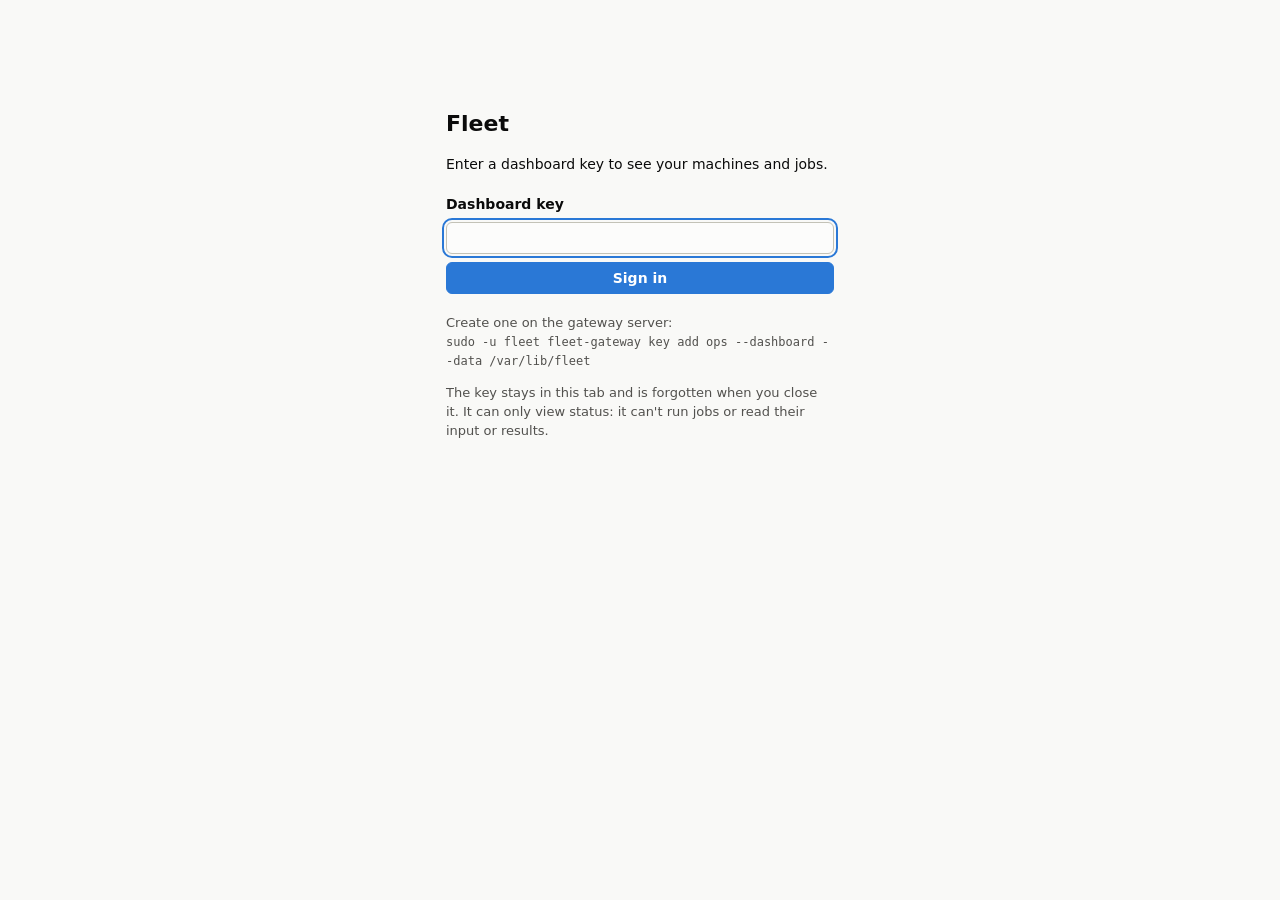
==== internal/gateway/web/index.html @ bf508ea5 "Add HTTP adapters, a status dashboard and a Windows worker Step 3 of the design: reach services othe" ====
<!doctype html>
<html lang="en">
<head>
<meta charset="utf-8">
<meta name="viewport" content="width=device-width, initial-scale=1">
<title>Fleet</title>
<link rel="icon" href="data:image/svg+xml,%3Csvg xmlns='http://www.w3.org/2000/svg' viewBox='0 0 16 16'%3E%3Crect x='2' y='2' width='5' height='5' rx='1' fill='%232a78d6'/%3E%3Crect x='9' y='2' width='5' height='5' rx='1' fill='%232a78d6'/%3E%3Crect x='2' y='9' width='5' height='5' rx='1' fill='%232a78d6'/%3E%3Crect x='9' y='9' width='5' height='5' rx='1' fill='%232a78d6'/%3E%3C/svg%3E">
<link rel="stylesheet" href="style.css">
</head>
<body>
<section id="signin" class="signin" hidden>
  <h1>Fleet</h1>
  <p>Enter a dashboard key to see your machines and jobs.</p>
  <form id="signin-form">
    <label for="key">Dashboard key</label>
    <input id="key" type="password" autocomplete="off" spellcheck="false" required>
    <p id="signin-error" class="form-error" role="alert" hidden></p>
    <button type="submit" class="primary">Sign in</button>
  </form>
  <p class="hint">Create one on the gateway server:<br><code>sudo -u fleet fleet-gateway key add ops --dashboard --data /var/lib/fleet</code></p>
  <p class="hint">The key stays in this tab and is forgotten when you close it. It can only view status: it can't run jobs or read their input or results.</p>
</section>

<div id="app" hidden>
  <header class="topbar">
    <h1>Fleet</h1>
    <p id="freshness" class="freshness" role="status"></p>
    <button id="signout" type="button" class="quiet">Sign out</button>
  </header>
  <main>
    <section aria-label="Summary"><dl id="tiles" class="tiles"></dl></section>

    <section aria-labelledby="machines-title">
      <h2 id="machines-title">Machines</h2>
      <div id="machines" class="machines"></div>
    </section>

    <section aria-labelledby="jobs-title">
      <div class="section-head">
        <h2 id="jobs-title">Jobs</h2>
        <div class="filters">
          <label>Status
            <select id="filter-status">
              <option value="">All</option>
              <option value="active">Not finished</option>
              <option value="running">Running</option>
              <option value="queued">Queued</option>
              <option value="lost">Lost</option>
              <option value="succeeded">Succeeded</option>
              <option value="failed">Failed</option>
              <option value="timed_out">Timed out</option>
              <option value="cancelled">Cancelled</option>
            </select>
          </label>
          <label>Capability
            <select id="filter-capability"><option value="">All</option></select>
          </label>
          <label>Machine
            <select id="filter-node"><option value="">All</option></select>
          </label>
        </div>
      </div>
      <div class="table-wrap">
        <table class="jobs">
          <thead>
            <tr><th scope="col">Status</th><th scope="col">Capability</th><th scope="col">Machine</th><th scope="col">Progress</th><th scope="col">Submitted by</th><th scope="col">Created</th><th scope="col" class="num">Took</th></tr>
          </thead>
          <tbody id="job-rows"></tbody>
        </table>
      </div>
      <p id="jobs-empty" class="empty" hidden></p>
      <button id="load-more" type="button" class="quiet more" hidden>Show older jobs</button>
    </section>
  </main>
</div>

<dialog id="detail" aria-labelledby="detail-title">
  <div class="detail-head">
    <h2 id="detail-title"></h2>
    <button id="detail-close" type="button" class="quiet">Close</button>
  </div>
  <div id="detail-body"></div>
</dialog>
<script src="app.js"></script>
</body>
</html>
---- internal/gateway/web/style.css ----
:root {
  color-scheme: light;
  --page: #f9f9f7;
  --surface: #fcfcfb;
  --ink: #0b0b0b;
  --ink-2: #52514e;
  --hairline: #e1e0d9;
  --edge: #c3c2b7;
  --accent: #2a78d6;
  --accent-track: #cde2fb;
  --good: #0ca30c;
  --warning: #fab219;
  --serious: #ec835a;
  --critical: #d03b3b;
  --wash: rgba(11, 11, 11, 0.04);
}
@media (prefers-color-scheme: dark) {
  :root:not([data-theme="light"]) {
    color-scheme: dark;
    --page: #0d0d0d;
    --surface: #1a1a19;
    --ink: #f0efec;
    --ink-2: #c3c2b7;
    --hairline: #2c2c2a;
    --edge: #383835;
    --accent: #3987e5;
    --accent-track: #184f95;
    --wash: rgba(255, 255, 255, 0.05);
  }
}
:root[data-theme="dark"] {
  color-scheme: dark;
  --page: #0d0d0d;
  --surface: #1a1a19;
  --ink: #f0efec;
  --ink-2: #c3c2b7;
  --hairline: #2c2c2a;
  --edge: #383835;
  --accent: #3987e5;
  --accent-track: #184f95;
  --wash: rgba(255, 255, 255, 0.05);
}

* { box-sizing: border-box; }
[hidden] { display: none !important; }
body {
  margin: 0;
  background: var(--page);
  color: var(--ink);
  font: 14px/1.45 system-ui, -apple-system, "Segoe UI", sans-serif;
}
h1, h2 { margin: 0; font-weight: 600; }
h1 { font-size: 18px; }
h2 { font-size: 15px; }
code { font: 12px/1.5 ui-monospace, "SF Mono", Menlo, Consolas, monospace; overflow-wrap: anywhere; }
button, select, input { font: inherit; color: inherit; }
:focus-visible { outline: 2px solid var(--accent); outline-offset: 2px; }

button.quiet, button.primary, select, input {
  min-height: 32px;
  border: 1px solid var(--edge);
  border-radius: 6px;
  background: var(--surface);
  padding: 4px 10px;
}
button.quiet { cursor: pointer; }
button.quiet:hover { background: var(--wash); }
button.primary { cursor: pointer; background: var(--accent); border-color: var(--accent); color: #fff; font-weight: 600; }

.signin { max-width: 420px; margin: 12vh auto 0; padding: 0 16px; }
.signin h1 { font-size: 22px; }
.signin form { display: grid; gap: 8px; margin: 20px 0; }
.signin label { font-weight: 600; }
.signin input { width: 100%; }
.form-error { margin: 0; color: var(--ink); border-left: 3px solid var(--critical); padding-left: 8px; }
.hint { color: var(--ink-2); font-size: 13px; }

.topbar {
  display: flex;
  align-items: center;
  gap: 16px;
  /* Lines up with main, whose width is capped. */
  padding: 12px max(24px, calc((100vw - 1240px) / 2 + 24px));
  background: var(--surface);
  border-bottom: 1px solid var(--hairline);
}
.freshness { margin: 0 0 0 auto; color: var(--ink-2); font-size: 13px; text-align: right; }
.freshness.stale { color: var(--ink); border-left: 3px solid var(--warning); padding-left: 8px; }

main { max-width: 1240px; margin: 0 auto; padding: 20px 24px 48px; display: grid; gap: 28px; }
main > section { min-width: 0; }
section > h2, .section-head { margin-bottom: 10px; }

.tiles {
  display: grid;
  grid-template-columns: repeat(auto-fit, minmax(140px, 1fr));
  gap: 12px;
  margin: 0;
}
.tile { background: var(--surface); border: 1px solid var(--hairline); border-radius: 8px; padding: 12px 14px; }
.tile dt { color: var(--ink-2); font-size: 13px; }
.tile dd { margin: 2px 0 0; font-size: 26px; font-weight: 600; line-height: 1.2; }
.tile .note { display: block; margin-top: 2px; color: var(--ink-2); font-size: 12px; font-weight: 400; line-height: 1.4; }
.tile .meter { margin-top: 8px; }

.machines { display: grid; grid-template-columns: repeat(auto-fill, minmax(290px, 1fr)); gap: 12px; }
.machine { background: var(--surface); border: 1px solid var(--hairline); border-radius: 8px; padding: 14px; min-width: 0; }
.machine-head { display: flex; align-items: baseline; justify-content: space-between; gap: 8px; }
.machine-name { font-weight: 600; overflow-wrap: anywhere; }
.machine-meta { margin: 2px 0 12px; color: var(--ink-2); font-size: 12px; overflow-wrap: anywhere; }
.use { display: grid; grid-template-columns: minmax(0, 1fr) auto; gap: 2px 8px; margin-top: 8px; font-size: 13px; }
.use .label { color: var(--ink-2); overflow-wrap: anywhere; }
.use .value { font-variant-numeric: tabular-nums; }
.use .meter { grid-column: 1 / -1; }
.chips { display: flex; flex-wrap: wrap; gap: 4px; margin: 12px 0 0; padding: 0; list-style: none; }
.chips li { border: 1px solid var(--hairline); border-radius: 4px; padding: 0 6px; font-size: 12px; color: var(--ink-2); overflow-wrap: anywhere; }

.meter { height: 6px; border-radius: 3px; background: var(--accent-track); overflow: hidden; }
.meter > span { display: block; height: 100%; min-width: 0; border-radius: 3px; background: var(--accent); }
.meter.warn > span { background: var(--warning); }
.meter.full > span { background: var(--critical); }

.status { display: inline-flex; align-items: center; gap: 6px; white-space: nowrap; }
.status svg { width: 14px; height: 14px; flex: none; }
.status-good { color: var(--good); }
.status-warning { color: var(--warning); }
.status-serious { color: var(--serious); }
.status-critical { color: var(--critical); }
.status-accent { color: var(--accent); }
.status-neutral { color: var(--ink-2); }
.status-text { color: var(--ink); }

.section-head { display: flex; flex-wrap: wrap; align-items: end; justify-content: space-between; gap: 8px 16px; }
.filters { display: flex; flex-wrap: wrap; gap: 8px 12px; }
.filters label { display: grid; gap: 2px; color: var(--ink-2); font-size: 12px; }
.filters select { color: var(--ink); font-size: 13px; max-width: 200px; }

.table-wrap { background: var(--surface); border: 1px solid var(--hairline); border-radius: 8px; overflow-x: auto; }
table.jobs { width: 100%; border-collapse: collapse; }
.jobs th { text-align: left; font-size: 12px; font-weight: 500; color: var(--ink-2); padding: 8px 12px; border-bottom: 1px solid var(--edge); white-space: nowrap; }
.jobs td { padding: 8px 12px; border-bottom: 1px solid var(--hairline); vertical-align: top; }
.jobs tbody tr:last-child td { border-bottom: 0; }
.jobs tbody tr { cursor: pointer; }
.jobs tbody tr:hover { background: var(--wash); }
.jobs .num { text-align: right; font-variant-numeric: tabular-nums; white-space: nowrap; }
.jobs .when { white-space: nowrap; color: var(--ink-2); }
.jobs .capability { background: none; border: 0; padding: 0; cursor: pointer; font-weight: 500; text-align: left; overflow-wrap: break-word; }
.jobs .capability:hover { text-decoration: underline; }
.progress-cell { min-width: 180px; max-width: 340px; }
.progress-text { color: var(--ink-2); font-size: 13px; overflow-wrap: anywhere; display: -webkit-box; -webkit-box-orient: vertical; -webkit-line-clamp: 2; line-clamp: 2; overflow: hidden; }
.progress-cell .meter { margin-bottom: 4px; }
.error-text { color: var(--ink); }

.empty { color: var(--ink-2); padding: 20px; margin: 0; text-align: center; }
.more { margin-top: 10px; }

dialog {
  width: min(640px, calc(100vw - 32px));
  max-height: calc(100vh - 48px);
  border: 1px solid var(--edge);
  border-radius: 10px;
  background: var(--surface);
  color: var(--ink);
  padding: 18px;
}
dialog::backdrop { background: rgba(0, 0, 0, 0.45); }
.detail-head { display: flex; align-items: start; justify-content: space-between; gap: 12px; margin-bottom: 12px; }
.detail-head h2 { overflow-wrap: anywhere; }
.facts { display: grid; grid-template-columns: max-content minmax(0, 1fr); gap: 4px 14px; margin: 0 0 14px; font-size: 13px; }
.facts dt { color: var(--ink-2); }
.facts dd { margin: 0; overflow-wrap: anywhere; }
.message { margin: 0 0 14px; padding: 8px 10px; border-left: 3px solid var(--critical); background: var(--wash); font: 12px/1.5 ui-monospace, "SF Mono", Menlo, Consolas, monospace; white-space: pre-wrap; overflow-wrap: anywhere; max-height: 220px; overflow-y: auto; }
#detail h3 { margin: 16px 0 6px; font-size: 13px; font-weight: 600; }
.events, .files { list-style: none; margin: 0; padding: 0; font-size: 13px; }
.events li, .files li { display: grid; grid-template-columns: minmax(0, 1fr) auto; gap: 12px; padding: 4px 0; border-top: 1px solid var(--hairline); }
.events .time, .files .size { color: var(--ink-2); font-variant-numeric: tabular-nums; white-space: nowrap; }
.events .text { overflow-wrap: anywhere; }
.privacy { margin: 14px 0 0; color: var(--ink-2); font-size: 12px; }

@media (max-width: 640px) {
  .topbar { padding: 10px 16px; }
  main { padding: 16px 16px 40px; }
  .filters { width: 100%; }
  .filters label { flex: 1 1 100px; }
  .filters select { width: 100%; max-width: none; }

  /* Seven columns can't fit, so each job becomes its own labelled block. */
  .table-wrap { overflow-x: visible; }
  table.jobs, .jobs tbody, .jobs tr, .jobs td { display: block; width: 100%; }
  .jobs thead { display: none; }
  .jobs tbody tr { padding: 10px 12px; border-bottom: 1px solid var(--hairline); }
  .jobs tbody tr:last-child { border-bottom: 0; }
  .jobs td { display: grid; grid-template-columns: 92px minmax(0, 1fr); gap: 8px; padding: 2px 0; border: 0; text-align: left; }
  .jobs td:empty { display: none; }
  .jobs td::before { content: attr(data-label); color: var(--ink-2); font-size: 12px; font-weight: 400; }
  .jobs .num { text-align: left; }
  .progress-cell { max-width: none; min-width: 0; }
  .progress-cell > div { display: grid; gap: 4px; }
}
@media (forced-colors: active) {
  .meter { border: 1px solid CanvasText; }
  .meter > span { background: Highlight; }
}
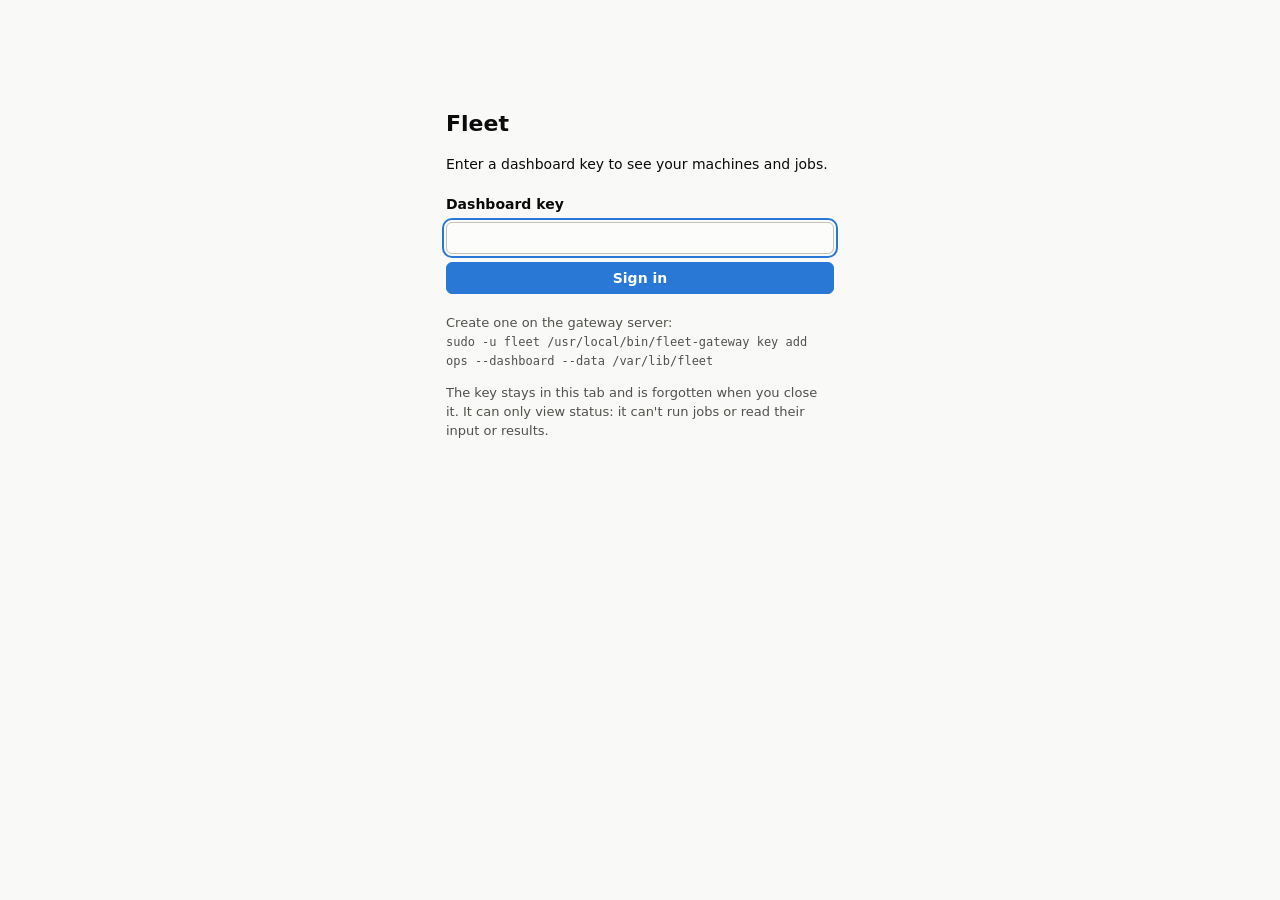
==== commit 6573469c: "Support CentOS servers and have workers verify their capabilities The gateway installer only support" ====
--- a/internal/gateway/web/index.html
+++ b/internal/gateway/web/index.html
@@ -17,7 +17,7 @@
     <p id="signin-error" class="form-error" role="alert" hidden></p>
     <button type="submit" class="primary">Sign in</button>
   </form>
-  <p class="hint">Create one on the gateway server:<br><code>sudo -u fleet fleet-gateway key add ops --dashboard --data /var/lib/fleet</code></p>
+  <p class="hint">Create one on the gateway server:<br><code>sudo -u fleet /usr/local/bin/fleet-gateway key add ops --dashboard --data /var/lib/fleet</code></p>
   <p class="hint">The key stays in this tab and is forgotten when you close it. It can only view status: it can't run jobs or read their input or results.</p>
 </section>
 
--- a/internal/gateway/web/style.css
+++ b/internal/gateway/web/style.css
@@ -115,6 +115,9 @@
 .chips { display: flex; flex-wrap: wrap; gap: 4px; margin: 12px 0 0; padding: 0; list-style: none; }
 .chips li { border: 1px solid var(--hairline); border-radius: 4px; padding: 0 6px; font-size: 12px; color: var(--ink-2); overflow-wrap: anywhere; }
 
+.chips li.not-ready { display: inline-flex; align-items: center; gap: 4px; color: var(--ink); border-color: var(--edge); }
+.not-ready-note { margin: 8px 0 0; padding-left: 8px; border-left: 3px solid var(--warning); font-size: 12px; color: var(--ink); overflow-wrap: anywhere; }
+
 .meter { height: 6px; border-radius: 3px; background: var(--accent-track); overflow: hidden; }
 .meter > span { display: block; height: 100%; min-width: 0; border-radius: 3px; background: var(--accent); }
 .meter.warn > span { background: var(--warning); }
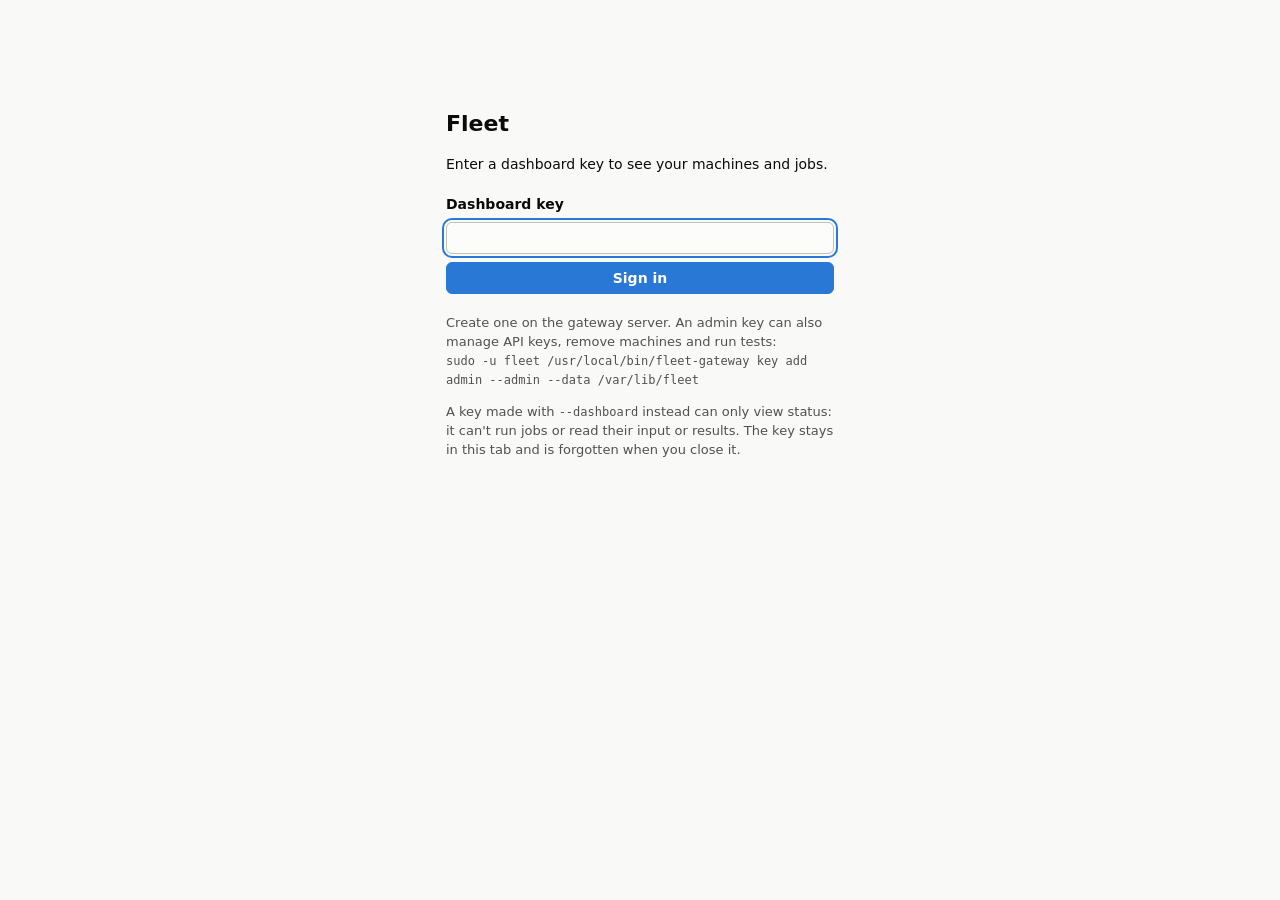
==== commit fb6c7221: "Manage API keys, remove machines and run tests from the dashboard An admin key, a new kind of dashbo" ====
--- a/internal/gateway/web/index.html
+++ b/internal/gateway/web/index.html
@@ -17,17 +17,49 @@
     <p id="signin-error" class="form-error" role="alert" hidden></p>
     <button type="submit" class="primary">Sign in</button>
   </form>
-  <p class="hint">Create one on the gateway server:<br><code>sudo -u fleet /usr/local/bin/fleet-gateway key add ops --dashboard --data /var/lib/fleet</code></p>
-  <p class="hint">The key stays in this tab and is forgotten when you close it. It can only view status: it can't run jobs or read their input or results.</p>
+  <p class="hint">Create one on the gateway server. An admin key can also manage API keys, remove machines and run tests:<br><code>sudo -u fleet /usr/local/bin/fleet-gateway key add admin --admin --data /var/lib/fleet</code></p>
+  <p class="hint">A key made with <code>--dashboard</code> instead can only view status: it can't run jobs or read their input or results. The key stays in this tab and is forgotten when you close it.</p>
 </section>
 
 <div id="app" hidden>
   <header class="topbar">
     <h1>Fleet</h1>
+    <nav id="nav" class="nav" aria-label="Pages" hidden>
+      <a href="#" id="nav-overview" aria-current="page">Overview</a>
+      <a href="#keys" id="nav-keys">API keys</a>
+    </nav>
     <p id="freshness" class="freshness" role="status"></p>
+    <span id="viewer" class="viewer"></span>
     <button id="signout" type="button" class="quiet">Sign out</button>
   </header>
-  <main>
+  <main id="page-keys" hidden>
+    <section aria-labelledby="keys-title">
+      <div class="section-head">
+        <div>
+          <h2 id="keys-title">API keys</h2>
+          <p class="hint section-note">Each key is for one person or agent. It connects to <code id="mcp-url"></code> and can use only the tools and machines you allow. <code>*</code> means all.</p>
+        </div>
+        <button id="key-new" type="button" class="primary">New key</button>
+      </div>
+      <p id="keys-error" class="form-error" role="alert" hidden></p>
+      <div class="table-wrap">
+        <table class="jobs keys">
+          <thead>
+            <tr><th scope="col">Name</th><th scope="col">Tools</th><th scope="col">Machines</th><th scope="col">Jobs</th><th scope="col">Created</th><th scope="col" class="actions-col"><span class="visually-hidden">Actions</span></th></tr>
+          </thead>
+          <tbody id="key-rows"></tbody>
+        </table>
+      </div>
+      <p id="keys-empty" class="empty" hidden>No API keys yet. Make one for each person or agent that uses the tools.</p>
+    </section>
+    <section aria-labelledby="dash-keys-title">
+      <h2 id="dash-keys-title">Dashboard keys</h2>
+      <p class="hint section-note">Keys for signing in here. Make them on the server with <code>fleet-gateway key add NAME --dashboard</code>, or <code>--admin</code> for one that can manage.</p>
+      <ul id="dash-key-rows" class="dash-keys"></ul>
+    </section>
+  </main>
+  <main id="page-overview">
+    <p id="action-note" class="action-note" role="status" hidden></p>
     <section aria-label="Summary"><dl id="tiles" class="tiles"></dl></section>
 
     <section aria-labelledby="machines-title">
@@ -81,6 +113,56 @@
   </div>
   <div id="detail-body"></div>
 </dialog>
+
+<dialog id="key-form-dialog" aria-labelledby="key-form-title">
+  <form id="key-form" method="dialog">
+    <div class="detail-head">
+      <h2 id="key-form-title">New API key</h2>
+      <button id="key-form-close" type="button" class="quiet">Cancel</button>
+    </div>
+    <div class="form-grid">
+      <label for="key-name">Name</label>
+      <div>
+        <input id="key-name" autocomplete="off" spellcheck="false" maxlength="64" required placeholder="alice, or claude-on-laptop">
+        <p class="hint field-hint">Who or what will use it. It's shown next to each job they submit.</p>
+      </div>
+      <label for="key-tools">Tools</label>
+      <div>
+        <input id="key-tools" autocomplete="off" spellcheck="false" value="*">
+        <p class="hint field-hint">Comma-separated names or patterns, such as <code>tts.*</code>. Click to add or remove:</p>
+        <div id="key-tools-pick" class="pick"></div>
+      </div>
+      <label for="key-nodes">Machines</label>
+      <div>
+        <input id="key-nodes" autocomplete="off" spellcheck="false" value="*">
+        <p class="hint field-hint">Its jobs run only on these. Click to add or remove:</p>
+        <div id="key-nodes-pick" class="pick"></div>
+      </div>
+    </div>
+    <p id="key-form-error" class="form-error" role="alert" hidden></p>
+    <div class="dialog-actions">
+      <button id="key-form-submit" type="submit" class="primary">Create key</button>
+    </div>
+  </form>
+</dialog>
+
+<dialog id="secret-dialog" aria-labelledby="secret-title">
+  <div class="detail-head">
+    <h2 id="secret-title"></h2>
+    <button id="secret-close" type="button" class="quiet">Close</button>
+  </div>
+  <div id="secret-body"></div>
+</dialog>
+
+<dialog id="confirm-dialog" aria-labelledby="confirm-title">
+  <h2 id="confirm-title"></h2>
+  <p id="confirm-text"></p>
+  <p id="confirm-error" class="form-error" role="alert" hidden></p>
+  <div class="dialog-actions">
+    <button id="confirm-cancel" type="button" class="quiet">Cancel</button>
+    <button id="confirm-ok" type="button" class="danger"></button>
+  </div>
+</dialog>
 <script src="app.js"></script>
 </body>
 </html>
--- a/internal/gateway/web/style.css
+++ b/internal/gateway/web/style.css
@@ -116,6 +116,7 @@
 .chips li { border: 1px solid var(--hairline); border-radius: 4px; padding: 0 6px; font-size: 12px; color: var(--ink-2); overflow-wrap: anywhere; }
 
 .chips li.not-ready { display: inline-flex; align-items: center; gap: 4px; color: var(--ink); border-color: var(--edge); }
+.test-note { margin: 8px 0 0; font-size: 12px; color: var(--ink); overflow-wrap: anywhere; }
 .not-ready-note { margin: 8px 0 0; padding-left: 8px; border-left: 3px solid var(--warning); font-size: 12px; color: var(--ink); overflow-wrap: anywhere; }
 
 .meter { height: 6px; border-radius: 3px; background: var(--accent-track); overflow: hidden; }
@@ -180,6 +181,67 @@
 .events .text { overflow-wrap: anywhere; }
 .privacy { margin: 14px 0 0; color: var(--ink-2); font-size: 12px; }
 
+/* --- Admin: navigation, actions, keys --- */
+.nav { display: flex; gap: 4px; }
+.nav a { color: var(--ink-2); text-decoration: none; padding: 4px 10px; border-radius: 6px; font-weight: 500; }
+.nav a:hover { background: var(--wash); color: var(--ink); }
+.nav a[aria-current="page"] { color: var(--ink); background: var(--wash); box-shadow: inset 0 -2px 0 var(--accent); }
+.viewer { color: var(--ink-2); font-size: 13px; white-space: nowrap; }
+.freshness + .viewer { margin-left: 0; }
+.visually-hidden { position: absolute; width: 1px; height: 1px; overflow: hidden; clip: rect(0 0 0 0); white-space: nowrap; }
+
+button.small { min-height: 28px; padding: 2px 8px; font-size: 13px; }
+button:disabled { cursor: not-allowed; opacity: 0.55; }
+button.danger { min-height: 32px; border: 1px solid var(--critical); border-radius: 6px; background: var(--critical); color: #fff; font-weight: 600; padding: 4px 12px; cursor: pointer; }
+button.danger-text { color: var(--critical); }
+button.copy, .row-actions button { display: inline-flex; align-items: center; gap: 4px; }
+button.copy svg, .row-actions svg { width: 14px; height: 14px; fill: none; stroke: currentColor; stroke-width: 1.5; stroke-linecap: round; stroke-linejoin: round; }
+button.flashed { border-color: var(--good); }
+
+.action-note { margin: 0; padding: 8px 12px; border-radius: 6px; background: var(--surface); border: 1px solid var(--hairline); border-left: 3px solid var(--good); overflow-wrap: anywhere; }
+.action-note.tone-warning { border-left-color: var(--warning); }
+.action-note.tone-critical { border-left-color: var(--critical); }
+
+.machine-actions { display: flex; flex-wrap: wrap; gap: 6px; margin-top: 12px; padding-top: 10px; border-top: 1px solid var(--hairline); }
+.chips li.testable { border: 0; padding: 0; }
+.chip-test { display: inline-flex; align-items: center; gap: 4px; border: 1px solid var(--edge); border-radius: 4px; padding: 0 6px; font-size: 12px; color: var(--ink); background: var(--surface); cursor: pointer; }
+.chip-test:hover:not(:disabled) { background: var(--wash); border-color: var(--accent); }
+.chip-test .status svg { width: 10px; height: 10px; }
+.opens { cursor: pointer; }
+.opens:hover { text-decoration: underline; }
+
+.section-note { margin: 4px 0 0; max-width: 70ch; }
+table.keys td { vertical-align: middle; }
+.keys .key-name { font-weight: 600; overflow-wrap: anywhere; }
+.keys .all { color: var(--ink-2); }
+.chips.inline { margin: 0; }
+.keys .sub { font-size: 12px; }
+.actions-col { width: 1%; }
+.row-actions { display: flex; flex-wrap: nowrap; justify-content: flex-end; gap: 4px; }
+.section-note code { white-space: nowrap; }
+.dash-keys { list-style: none; margin: 0; padding: 0; background: var(--surface); border: 1px solid var(--hairline); border-radius: 8px; }
+.dash-keys li { display: flex; flex-wrap: wrap; align-items: center; gap: 8px 12px; padding: 8px 12px; border-top: 1px solid var(--hairline); }
+.dash-keys li:first-child { border-top: 0; }
+.dash-keys .kind { color: var(--ink-2); font-size: 12px; border: 1px solid var(--hairline); border-radius: 4px; padding: 0 6px; }
+.dash-keys button, .dash-keys .hint { margin-left: auto; }
+
+.form-grid { display: grid; grid-template-columns: max-content minmax(0, 1fr); gap: 12px 14px; align-items: start; }
+.form-grid > label { font-weight: 600; padding-top: 6px; }
+.form-grid input { width: 100%; }
+.field-hint { margin: 4px 0; font-size: 12px; }
+.pick { display: flex; flex-wrap: wrap; gap: 4px; }
+.pick-chip { border: 1px solid var(--hairline); border-radius: 4px; padding: 1px 8px; font-size: 12px; background: var(--surface); color: var(--ink-2); cursor: pointer; }
+.pick-chip[aria-pressed="true"] { border-color: var(--accent); background: var(--accent-track); color: var(--ink); }
+.dialog-actions { display: flex; justify-content: flex-end; gap: 8px; margin-top: 16px; }
+#confirm-dialog { width: min(460px, calc(100vw - 32px)); }
+#confirm-dialog h2 { margin-bottom: 8px; overflow-wrap: anywhere; }
+
+.secret-line { margin-top: 12px; }
+.secret-label { display: flex; align-items: center; justify-content: space-between; gap: 8px; margin-bottom: 4px; font-size: 13px; font-weight: 600; }
+.secret-text, .output { margin: 0; padding: 8px 10px; border-radius: 6px; background: var(--wash); border: 1px solid var(--hairline); font: 12px/1.5 ui-monospace, "SF Mono", Menlo, Consolas, monospace; white-space: pre-wrap; overflow-wrap: anywhere; user-select: all; }
+.output { user-select: text; max-height: 260px; overflow-y: auto; }
+.copy-buffer { position: fixed; top: 0; left: 0; width: 1px; height: 1px; opacity: 0; }
+
 @media (max-width: 640px) {
   .topbar { padding: 10px 16px; }
   main { padding: 16px 16px 40px; }
@@ -197,6 +259,13 @@
   .jobs td:empty { display: none; }
   .jobs td::before { content: attr(data-label); color: var(--ink-2); font-size: 12px; font-weight: 400; }
   .jobs .num { text-align: left; }
+  .keys td:last-child { grid-template-columns: minmax(0, 1fr); }
+  .keys td:last-child::before { display: none; }
+  .row-actions { justify-content: flex-start; flex-wrap: wrap; }
+  .topbar { flex-wrap: wrap; gap: 8px 12px; }
+  .freshness { order: 5; flex-basis: 100%; text-align: left; margin: 0; }
+  .form-grid { grid-template-columns: minmax(0, 1fr); gap: 4px; }
+  .form-grid > label { padding-top: 8px; }
   .progress-cell { max-width: none; min-width: 0; }
   .progress-cell > div { display: grid; gap: 4px; }
 }
